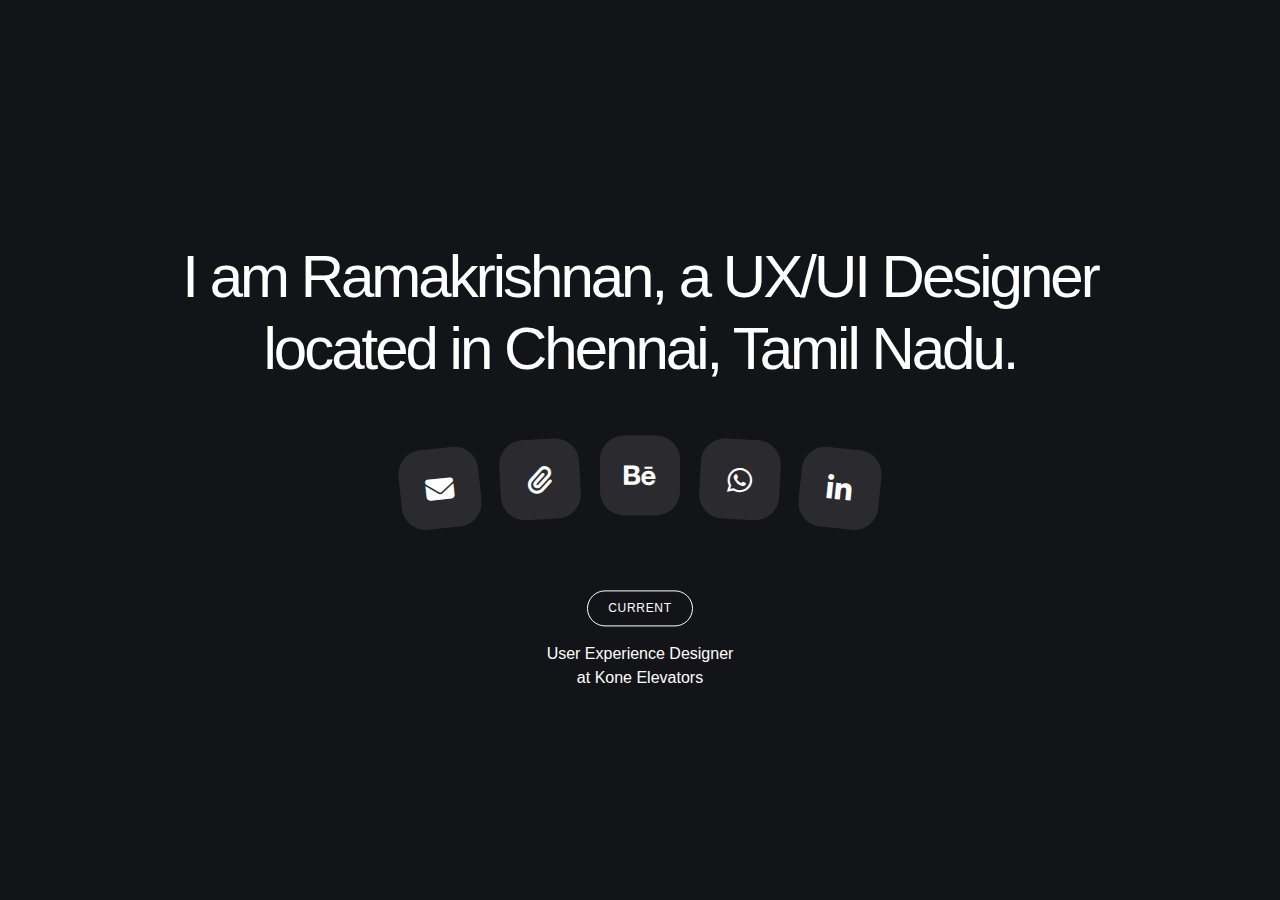
==== index.html @ 528c2a87 "Add files via upload" ====
<!DOCTYPE html>
<html>
<head>
    <title>Dane Galbraith - Portfolio</title>
    <link rel="icon" type="image/x-icon" href="/assets/images/Favicon.png">
    <link rel="stylesheet" href="style.css">
    <link rel="stylesheet" href="https://cdnjs.cloudflare.com/ajax/libs/font-awesome/6.2.1/css/all.min.css">
    <meta name="viewport" content="width=device-width" />

</head>
<body> 

<div class="container">
    
    <h1>I am Ramakrishnan, a UX/UI Designer located in Chennai, Tamil Nadu.</h1>
    <div class="socialButtons">
        <a href="mailto:ramki.uiux07@gmail.com" target="_blank" tabindex="1" class="button b1">
            <span class="tooltiptext">Reach out&#160&#160<i class="fa-sharp fa-solid fa-arrow-up-right-from-square"></i></span>
            <div class="placeholder">
                <i class="fa-solid fa-envelope"></i>             
            </div>
        </a>
        <a href="https://drive.google.com/drive/folders/1wd_J7NH0gqDHnwcAuoM1M9RQiHVlyXGH" target="_blank" tabindex="2" class="button b2">
            <span class="tooltiptext">Resume&#160&#160<i class="fa-sharp fa-solid fa-arrow-up-right-from-square"></i></span>
            <div class="placeholder">
                <i class="fa-solid fa-paperclip"></i> 
            </div>
        </a>
        <a href="https://www.behance.net/ramakrishnan_r" target="_blank" tabindex="3" class="button b3">
            <span class="tooltiptext">Projects&#160&#160<i class="fa-sharp fa-solid fa-arrow-up-right-from-square"></i></span>
            <div class="placeholder">
                <i class="fa-brands fa-behance"></i>
            </div>
        </a>
        <a href="https://api.whatsapp.com/send?phone=918778621851" target="_blank" tabindex="4" class="button b4">
            <span class="tooltiptext">Whatsapp&#160&#160<i class="fa-sharp fa-solid fa-arrow-up-right-from-square"></i></span>
            <div class="placeholder">
                <i class="fa-brands fa-whatsapp"></i>
                    
            </div>
        </a>
        <a href="https://www.linkedin.com/in/ramakrishnan-r-344043233" target="_blank" tabindex="5" class="button b5">
            <span class="tooltiptext">LinkedIn&#160&#160<i class="fa-sharp fa-solid fa-arrow-up-right-from-square"></i></span>
            <div class="placeholder">
                <i class="fa-brands fa-linkedin-in"></i>
            </div>
        </a>
    </div>
    <div class="socialButtonsMobile">
        <div class="top">
            <a href="mailto:ramki.uiux07@gmail.com" target="_blank" tabindex="1" class="button">
                <div class="placeholder">
                    <i class="fa-solid fa-envelope"></i>
                </div>
            </a>
            <a href="https://drive.google.com/drive/folders/1wd_J7NH0gqDHnwcAuoM1M9RQiHVlyXGH" target="_blank" tabindex="2" class="button">
                <div class="placeholder">
                    <i class="fa-solid fa-paperclip"></i>
                </div>
            </a>
        </div>
        <div class="bottom">
            <a href="https://www.behance.net/ramakrishnan_r" tabindex="3" class="button">
                <div class="placeholder">
                    <i class="fa-brands fa-behance"></i>
                </div>
            </a>
            <a href="https://api.whatsapp.com/send?phone=918778621851" target="_blank" tabindex="4" class="button">
                <div class="placeholder">
                    <i class="fa-brands fa-whatsapp"></i>
                </div>
            </a>
            <a href="https://www.linkedin.com/in/ramakrishnan-r-344043233" target="_blank" tabindex="5" class="button">
                <div class="placeholder">
                    <i class="fa-brands fa-linkedin-in"></i>
                </div>
            </a>
        </div>
    </div>
    <div class="current">
        <div class="workBadge" aria-label="Current"><span>CURRENT</span></div>
        <br>
        <br>
        <h3>User Experience Designer  <br>at Kone Elevators</h3>
    </div>
</div>

</body>
</html>
---- style.css ----
body {
  background-color: #131418;
  text-align: center;
}

.container {
  position: absolute;
  transform: translate(-50%, -50%);
  top: 50%;
  left: 50%;
  display: flex;
  flex-direction: column;
  width: 90%;
}

h1 {
  color: white;
  font-family: DM Sans, sans-serif;
  font-style: normal;
  font-weight: 500;
  font-size: 60px;
  letter-spacing: -3px;
  line-height: 1.2em;
  margin-bottom: 50px;
}

h3 {
  color: white;
  font-family: DM Sans, sans-serif;
  font-weight: 400;
  font-size: 16px;
  letter-spacing: 0px;
  line-height: 1.5em;
  margin-block-start: 0.5em;
  margin-block-end: 0.5em;
}

/* Currently Badge */
.workBadge {
  margin-top: 70px;
  color: white;
  font-family: DM Sans, sans-serif;
  font-weight: 500;
  font-size: 12px;
  letter-spacing: 0.7px;
  line-height: 1.2em;
  padding: 10px 0px;
  margin-bottom: 12px;
  user-select: none;
  border: 1px solid white;
  width: fit-content;
  display: inline;
  border-radius: 40px;
}

.workBadge span {
  margin: auto;
  background-color: transparent;
  padding: 10px 20px;
  border-radius: 100px;
}

.current {
  margin-top: 70px;
}

/* TOOLTIPS */

.tooltiptext {
  background-color: white;
  color: #3d4144;
  font-family: DM Sans, sans-serif;
  font-weight: 500;
  font-size: 14px;
  letter-spacing: 0px;
  line-height: 1.2em;
  padding: 10px 12px;
  border-radius: 100px;
  text-decoration: none;
  user-select: none;
  pointer-events: none;

  /* Position the tooltip */
  position: absolute;
  width: 90px;
  z-index: 0;
  top: 100%;
  margin-top: 20px;
  margin-left: -72%;

  /* visibility: hidden; */
  opacity: 0;
}

/* Buttons */

.button {
  width: 80px;
  height: 80px;
  background-color: rgba(255, 255, 255, 0.1);
  border-radius: 24px;
  position: relative;
  box-shadow: 0px 0px 0px 2px transparent;
  -webkit-box-shadow: 0px 0px 0px 2px transparent;
  -moz-box-shadow: 0px 0px 0px 2px transparent;
}

.socialButtons {
  display: flex;
  margin: auto;
  gap: 20px;
}

.button:hover,
.button:focus {
  outline: none;
  /* outline-offset: 4px; */
  background-color: rgba(255, 255, 255, 0.34);
  box-shadow: 0px 0px 0px 4px white;
  -webkit-box-shadow: 0px 0px 0px 4px white;
  -moz-box-shadow: 0px 0px 0px 4px white;
  opacity: 1;
  transition: 0.2s ease;
}

.button:active {
  background-color: rgba(255, 255, 255, 0.36);
  border-radius: 28px;
  transition: 0.2s ease;
}

.button:focus .tooltiptext {
  visibility: visible;
  z-index: 100;
  opacity: 1;
  margin-top: 20px;
  transition: 0.2s ease;
}

.b1:hover .tooltiptext,
.b2:hover .tooltiptext,
.b3:hover .tooltiptext,
.b4:hover .tooltiptext,
.b5:hover .tooltiptext {
  /* visibility: visible; */
  opacity: 1;
  z-index: 100;
  transition: 0.2s ease;
  margin-top: 16px;
}

.b1 {
  transform: rotate(-6deg);
  margin-top: 13px;
}

.b2 {
  transform: rotate(-3deg);
  margin-top: 4px;
}

.b3 {
  transform: rotate(0deg);
}

.b4 {
  transform: rotate(3deg);
  margin-top: 4px;
}

.b5 {
  transform: rotate(6deg);
  margin-top: 13px;
}

.placeholder {
  color: white;
  font-size: 28px;
  width: 60px;
  height: 60px;
  position: absolute;
  transform: translate(-50%, -50%);
  left: 50%;
  top: 70%;
  background: rgba(0, 0, 0, 0);
  border-radius: 30px;
}

.placeholder-text {
  font-family: DM, sans-serif;
  font-size: 16px;
}

.socialButtonsMobile {
  display: none;
  margin: auto;
  flex-direction: column;
  margin: auto;
}

.top,
.bottom {
  display: flex;
  margin: auto;
  gap: 12px;
}

.bottom {
  margin-top: 12px;
}

/* Extra large devices (large laptops and desktops, 1200px and up) */
@media only screen and (min-width: 1100px) {
  .container {
    width: 1100px;
  }
}

@media (max-width: 600px) {
  .container {
    display: flex;
  }

  h1 {
    font-size: 32px;
    font-weight: 400;
    letter-spacing: -1px;
  }

  .socialButtons {
    display: none;
  }
  .socialButtonsMobile {
    display: flex;
  }
}
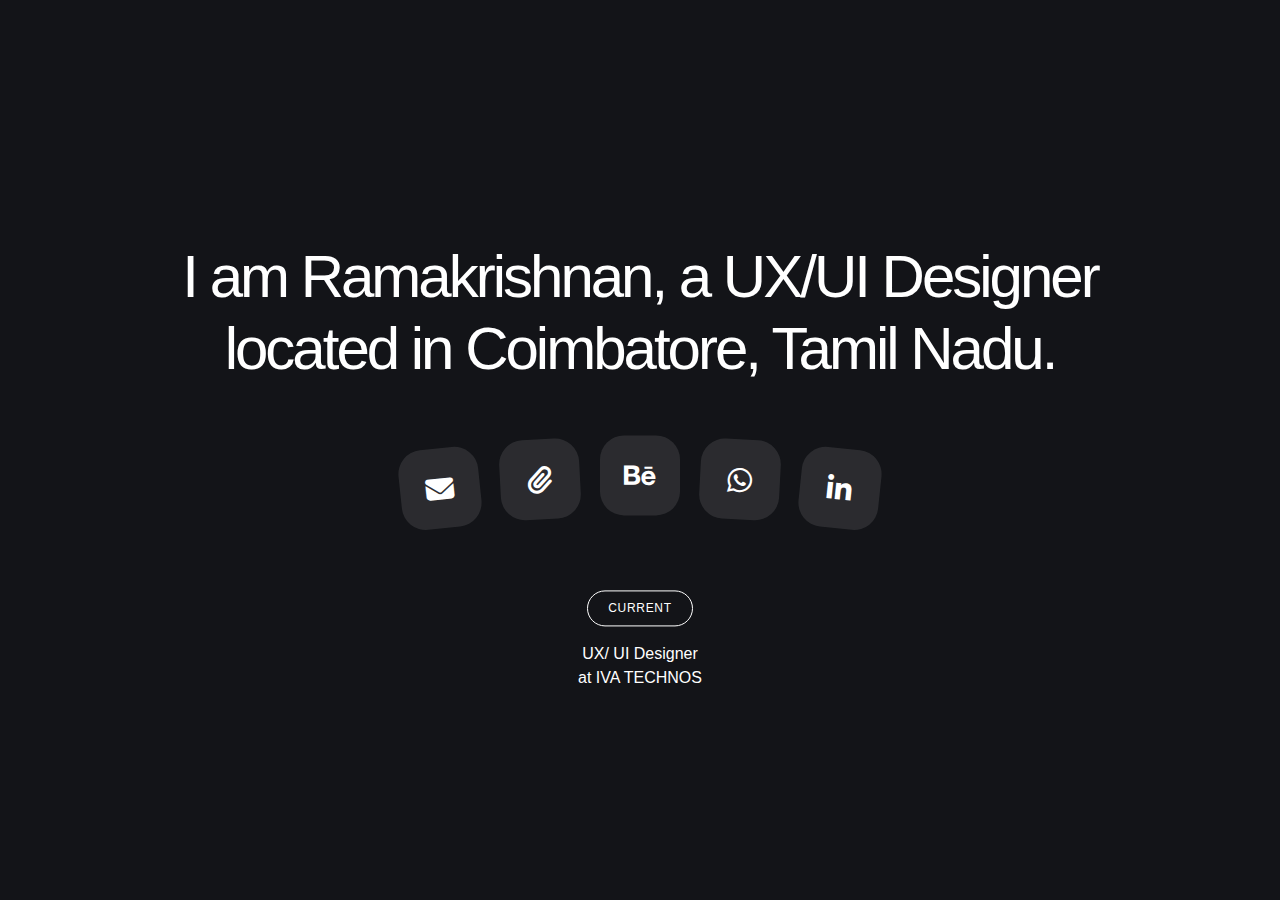
==== commit 03094c01: "Update index.html" ====
--- a/index.html
+++ b/index.html
@@ -1,7 +1,7 @@
 <!DOCTYPE html>
 <html>
 <head>
-    <title>Dane Galbraith - Portfolio</title>
+    <title>Ramakrishnan - Portfolio</title>
     <link rel="icon" type="image/x-icon" href="/assets/images/Favicon.png">
     <link rel="stylesheet" href="style.css">
     <link rel="stylesheet" href="https://cdnjs.cloudflare.com/ajax/libs/font-awesome/6.2.1/css/all.min.css">
@@ -12,7 +12,7 @@
 
 <div class="container">
     
-    <h1>I am Ramakrishnan, a UX/UI Designer located in Chennai, Tamil Nadu.</h1>
+    <h1>I am Ramakrishnan, a UX/UI Designer located in Coimbatore, Tamil Nadu.</h1>
     <div class="socialButtons">
         <a href="mailto:ramki.uiux07@gmail.com" target="_blank" tabindex="1" class="button b1">
             <span class="tooltiptext">Reach out&#160&#160<i class="fa-sharp fa-solid fa-arrow-up-right-from-square"></i></span>
@@ -81,9 +81,9 @@
         <div class="workBadge" aria-label="Current"><span>CURRENT</span></div>
         <br>
         <br>
-        <h3>User Experience Designer  <br>at Kone Elevators</h3>
+        <h3>UX/ UI Designer  <br>at IVA TECHNOS</h3>
     </div>
 </div>
 
 </body>
-</html>+</html>
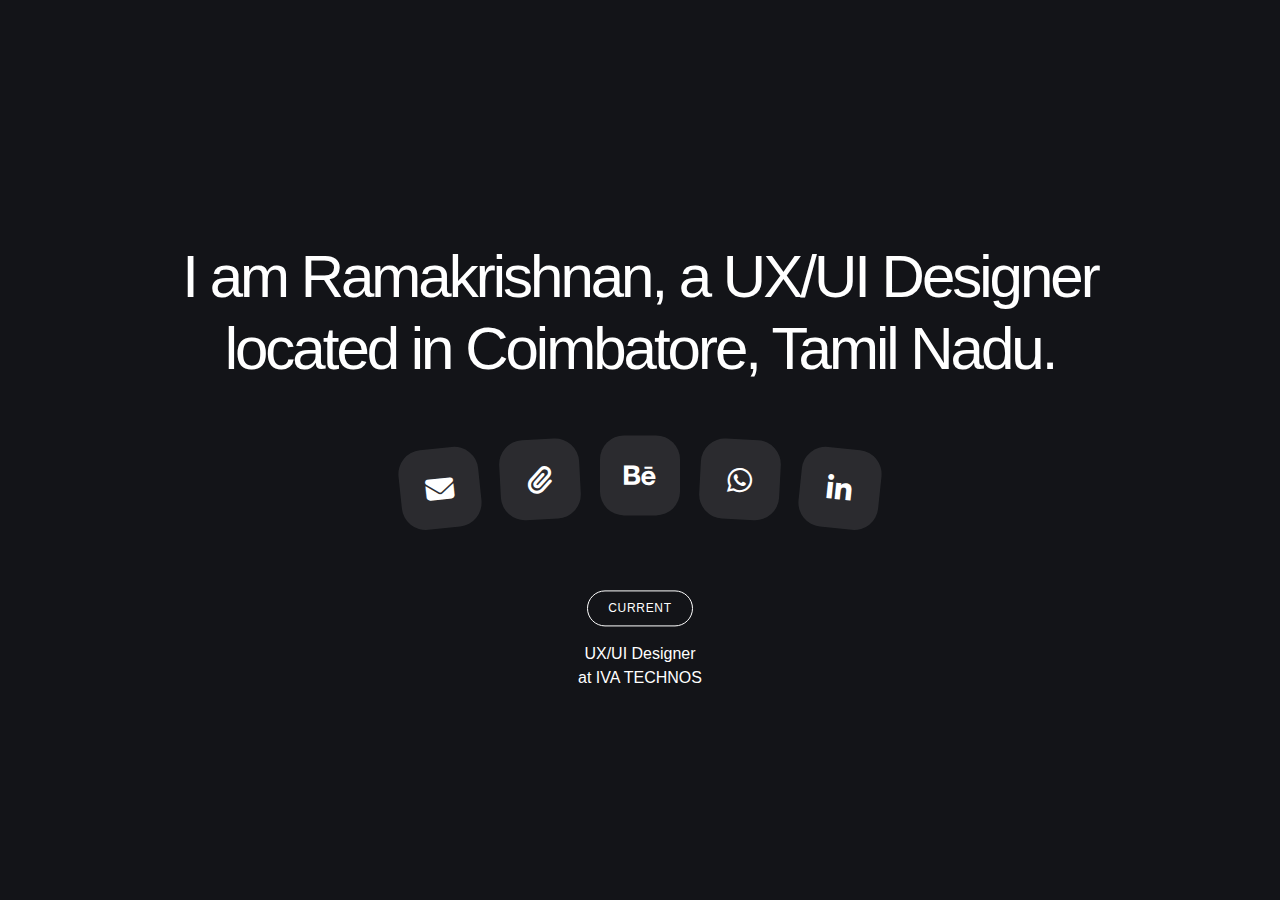
==== commit 489e5e17: "Update index.html" ====
--- a/index.html
+++ b/index.html
@@ -81,7 +81,7 @@
         <div class="workBadge" aria-label="Current"><span>CURRENT</span></div>
         <br>
         <br>
-        <h3>UX/ UI Designer  <br>at IVA TECHNOS</h3>
+        <h3>UX/UI Designer  <br>at IVA TECHNOS</h3>
     </div>
 </div>
 
